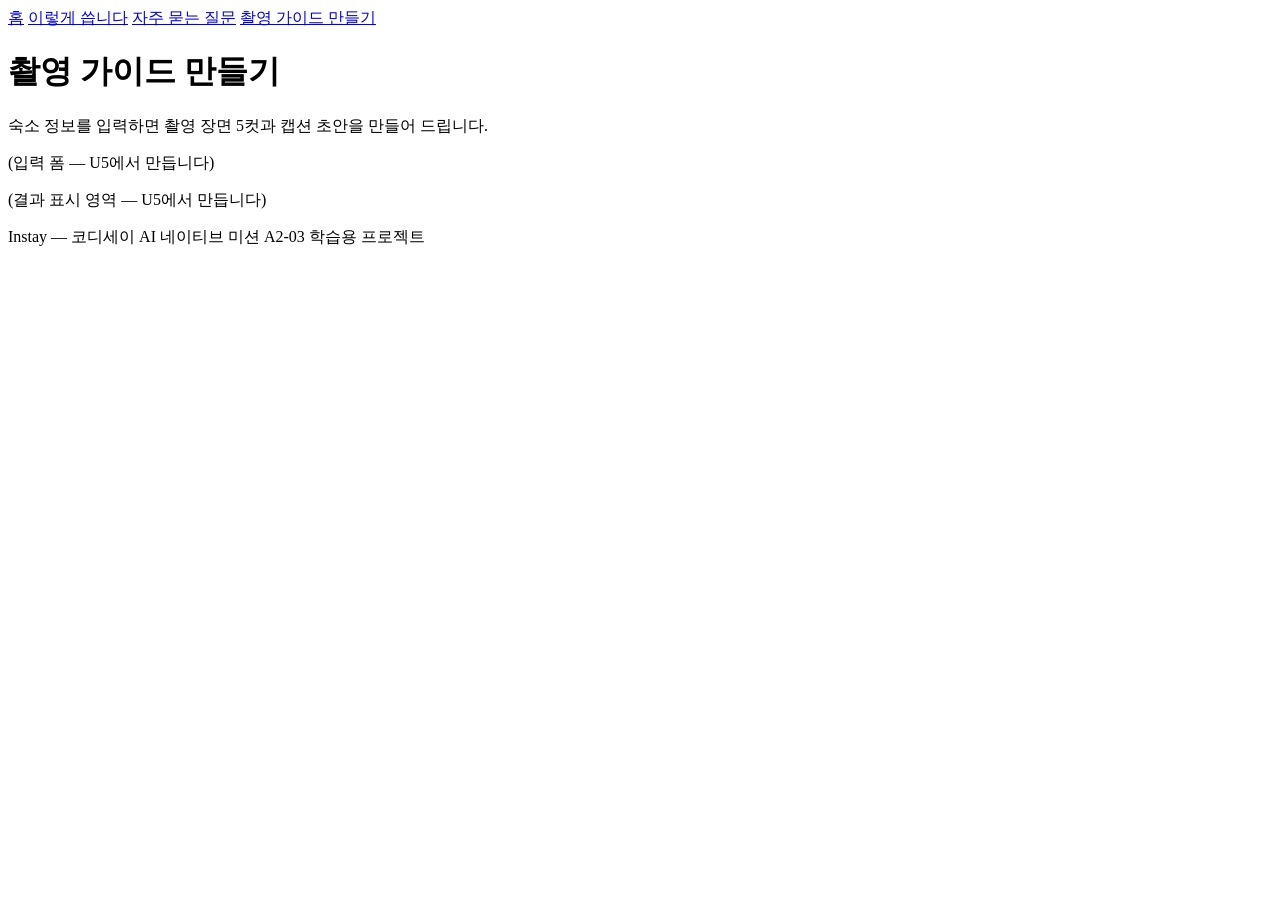
==== guide.html @ 1d2753c1 "U2: 프론트 뼈대 - index.html 3섹션 + guide.html, 네비게이션 앵커·페이지 이동 구분" ====
<!DOCTYPE html>
<html lang="ko">
<head>
  <meta charset="UTF-8">
  <meta name="viewport" content="width=device-width, initial-scale=1.0">
  <title>촬영 가이드 만들기 — Instay</title>
</head>
<body>

  <!-- index.html의 메뉴와 똑같은 내용. 단, 앵커 앞에 index.html을 붙였다. -->
  <nav>
    <a href="index.html#home">홈</a>
    <a href="index.html#how">이렇게 씁니다</a>
    <a href="index.html#faq">자주 묻는 질문</a>
    <a href="guide.html">촬영 가이드 만들기</a>
  </nav>

  <main>
    <h1>촬영 가이드 만들기</h1>
    <p>숙소 정보를 입력하면 촬영 장면 5컷과 캡션 초안을 만들어 드립니다.</p>

    <!-- U5에서 입력 폼이 들어갈 자리 -->
    <section id="form-area">
      <p>(입력 폼 — U5에서 만듭니다)</p>
    </section>

    <!-- U5에서 결과가 표시될 자리 -->
    <section id="result-area">
      <p>(결과 표시 영역 — U5에서 만듭니다)</p>
    </section>
  </main>

  <footer>
    <p>Instay — 코디세이 AI 네이티브 미션 A2-03 학습용 프로젝트</p>
  </footer>

</body>
</html>
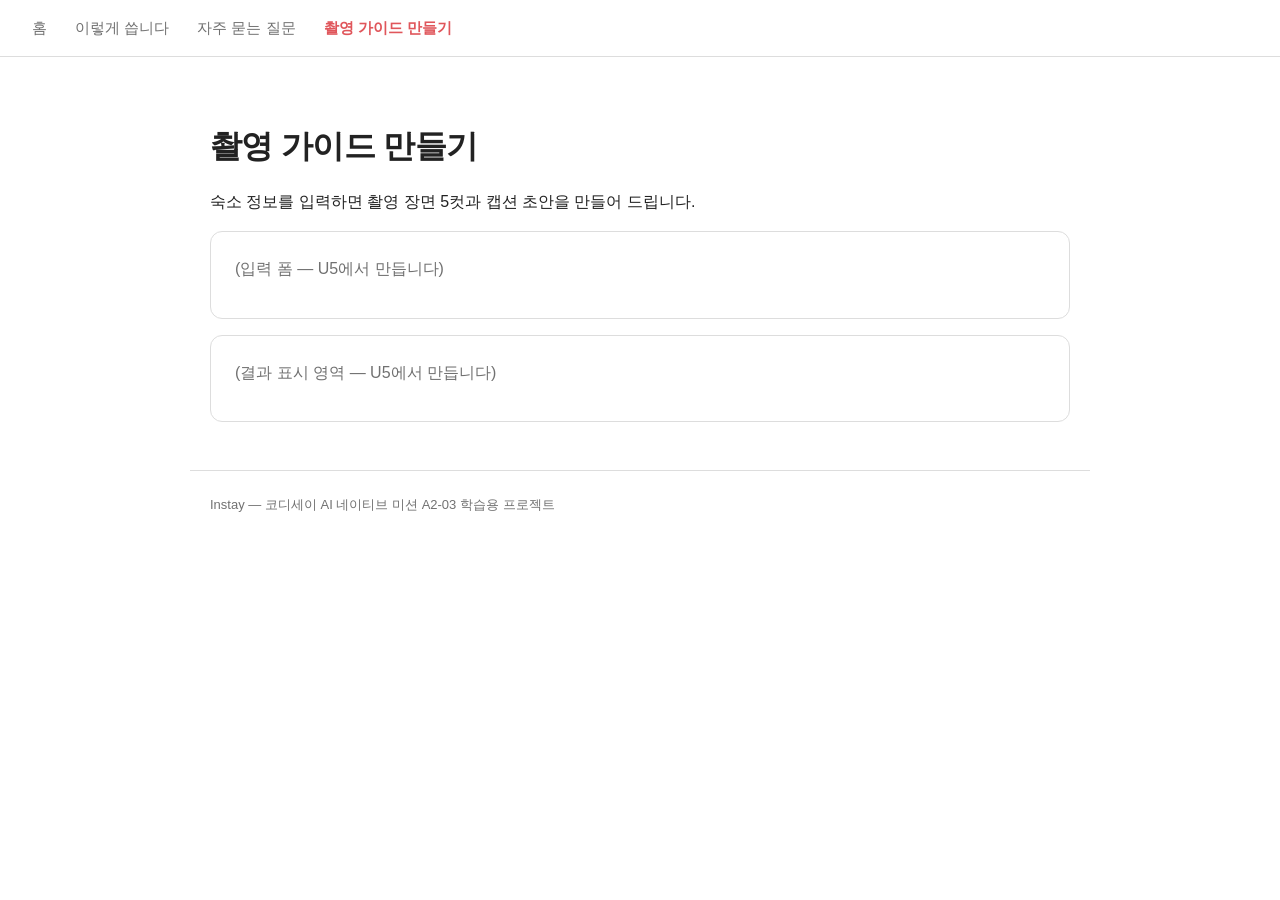
==== commit 44ac0212: "U4: CSS 스타일·반응형 적용 - 모바일 우선 미디어쿼리, HTML은 link 한 줄만 추가" ====
--- a/guide.html
+++ b/guide.html
@@ -4,6 +4,7 @@
   <meta charset="UTF-8">
   <meta name="viewport" content="width=device-width, initial-scale=1.0">
   <title>촬영 가이드 만들기 — Instay</title>
+  <link rel="stylesheet" href="css/style.css">
 </head>
 <body>
 
--- a/css/style.css
+++ b/css/style.css
@@ -0,0 +1,161 @@
+/* ==========================================================
+   Instay 스타일시트
+   기본은 좁은 화면(모바일) 기준으로 쓰고,
+   화면이 넓어지면 @media 블록에서 규칙을 더한다. (모바일 우선)
+   ========================================================== */
+
+/* ---------- 1. 색과 간격을 한 곳에 모아두기 ---------- */
+:root {
+  --brand:      #e0565b;  /* 강조색(코랄) — 버튼, 링크 */
+  --brand-dark: #c4474c;  /* 강조색 진한 버전 — 마우스 올렸을 때 */
+  --text:       #222222;  /* 본문 글자 */
+  --muted:      #717171;  /* 덜 중요한 글자 */
+  --line:       #dddddd;  /* 구분선 */
+  --bg:         #ffffff;  /* 배경 */
+  --bg-soft:    #f7f7f7;  /* 살짝 눌린 배경 — 카드 */
+  --radius:     12px;     /* 모서리 둥글기 */
+  --wrap:       900px;    /* 본문 최대 너비 */
+}
+
+/* ---------- 2. 모든 요소에 적용되는 기본값 ---------- */
+* {
+  box-sizing: border-box;   /* 안쪽 여백을 너비에 포함해서 계산 */
+}
+
+body {
+  margin: 0;
+  background: var(--bg);
+  color: var(--text);
+  line-height: 1.6;
+  font-family: "Apple SD Gothic Neo", "Malgun Gothic", "맑은 고딕",
+               -apple-system, "Segoe UI", sans-serif;
+  -webkit-font-smoothing: antialiased;
+}
+
+h1, h2, h3 { line-height: 1.3; letter-spacing: -0.02em; }
+p { margin: 0 0 12px; }
+
+/* ---------- 3. 상단 메뉴 ---------- */
+nav {
+  position: sticky;              /* 스크롤해도 위에 붙어 있음 */
+  top: 0;
+  z-index: 10;                   /* 다른 요소보다 위에 그림 */
+  display: flex;                 /* 링크를 가로로 나열 */
+  flex-wrap: wrap;               /* 좁으면 아랫줄로 넘김 */
+  gap: 4px 20px;
+  padding: 14px 20px;
+  background: var(--bg);
+  border-bottom: 1px solid var(--line);
+}
+
+nav a {
+  color: var(--muted);
+  text-decoration: none;
+  font-size: 15px;
+  font-weight: 500;
+}
+
+nav a:hover { color: var(--text); }
+
+/* 메뉴의 마지막 링크(촬영 가이드 만들기)만 강조 */
+nav a:last-child { color: var(--brand); font-weight: 700; }
+
+/* ---------- 4. 공통 본문 블록 ---------- */
+section, footer, main {
+  max-width: var(--wrap);
+  margin: 0 auto;            /* 좌우 여백을 같게 → 가운데 정렬 */
+  padding: 48px 20px;
+}
+
+/* ---------- 5. 히어로 ---------- */
+#home { text-align: center; padding-top: 64px; }
+#home h1 { font-size: 40px; margin: 0 0 16px; }
+#home p  { font-size: 17px; color: var(--muted); }
+
+/* 히어로 안의 링크를 버튼 모양으로 */
+#home a {
+  display: inline-block;
+  margin-top: 20px;
+  padding: 14px 28px;
+  background: var(--brand);
+  color: #fff;
+  text-decoration: none;
+  font-weight: 700;
+  border-radius: var(--radius);
+}
+#home a:hover { background: var(--brand-dark); }
+
+/* ---------- 6. 이렇게 씁니다 (3단계) ---------- */
+#how ol {
+  list-style: none;      /* 기본 숫자 끄기 */
+  padding: 0;
+  margin: 0;
+  counter-reset: step;   /* step이라는 이름의 계산기를 0으로 초기화 */
+  display: grid;
+  gap: 16px;
+}
+
+#how li {
+  background: var(--bg-soft);
+  border-radius: var(--radius);
+  padding: 24px;
+}
+
+/* 숫자를 HTML에 적지 않고 CSS가 세어서 붙인다 */
+#how li::before {
+  counter-increment: step;      /* 계산기를 1 올리고 */
+  content: counter(step);       /* 그 값을 글자로 내보낸다 */
+  display: inline-flex;
+  align-items: center;
+  justify-content: center;
+  width: 30px; height: 30px;
+  border-radius: 50%;
+  background: var(--brand);
+  color: #fff;
+  font-weight: 700;
+  font-size: 14px;
+}
+
+#how li h3 { margin: 12px 0 6px; font-size: 17px; }
+#how li p  { margin: 0; color: var(--muted); font-size: 15px; }
+
+/* ---------- 7. 자주 묻는 질문 ---------- */
+#faq h3 {
+  margin: 0;
+  padding: 20px 0 6px;
+  border-top: 1px solid var(--line);
+  font-size: 16px;
+}
+#faq p { color: var(--muted); font-size: 15px; }
+
+/* ---------- 8. 가이드 페이지 자리표시 ---------- */
+#form-area, #result-area {
+  border: 1px solid var(--line);
+  border-radius: var(--radius);
+  padding: 24px;
+  margin-top: 16px;
+  color: var(--muted);
+}
+
+/* ---------- 9. 푸터 ---------- */
+footer {
+  border-top: 1px solid var(--line);
+  color: var(--muted);
+  font-size: 13px;
+  padding-top: 24px;
+}
+
+/* ==========================================================
+   10. 화면 폭이 700px 이상일 때만 아래 규칙을 추가한다
+   ========================================================== */
+@media (min-width: 700px) {
+
+  #home { padding-top: 96px; padding-bottom: 72px; }
+  #home h1 { font-size: 56px; }
+  #home p  { font-size: 19px; }
+
+  /* 3단계를 세로 → 가로 3칸으로 */
+  #how ol { grid-template-columns: repeat(3, 1fr); gap: 20px; }
+
+  nav { gap: 28px; padding: 16px 32px; }
+}
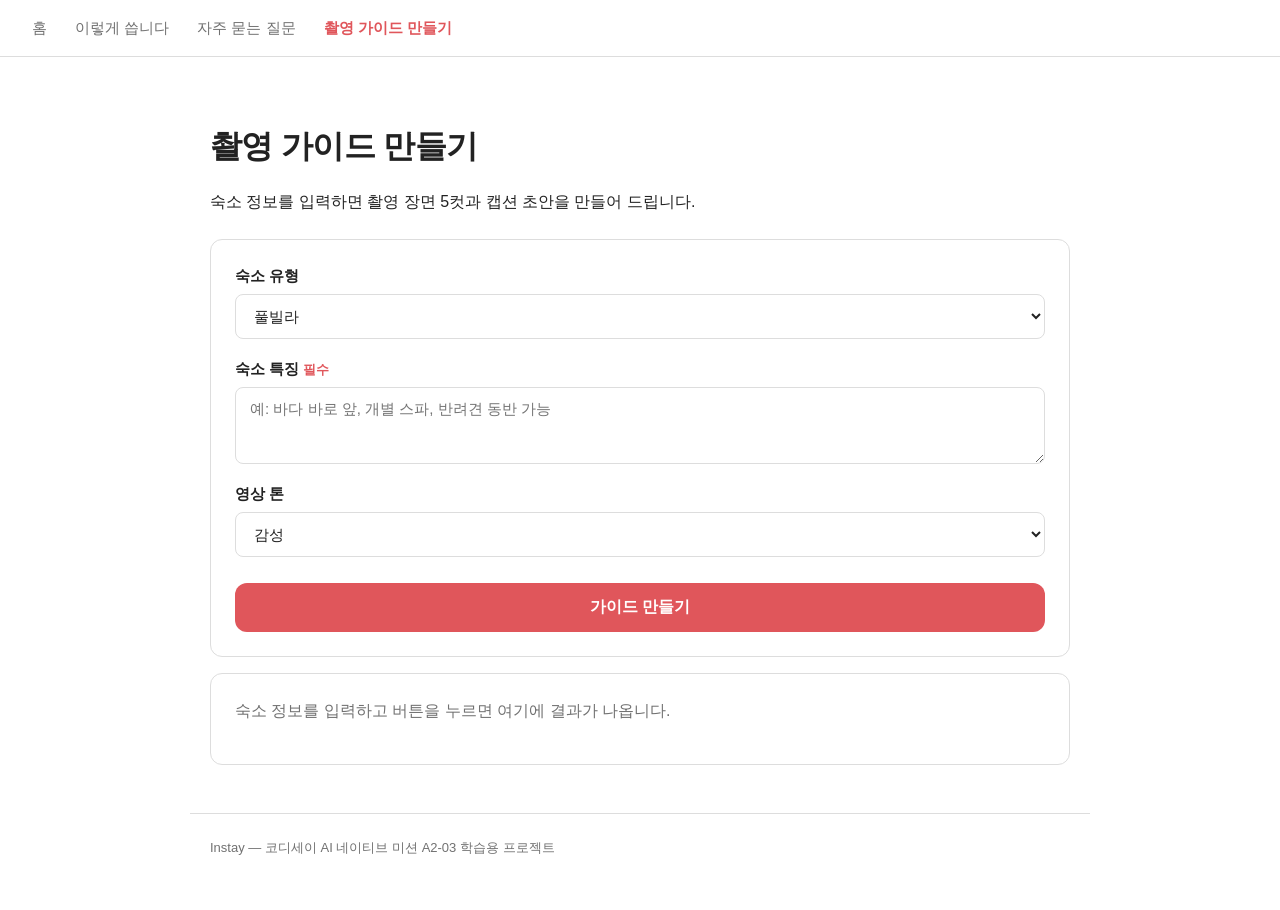
==== commit b6a7361b: "U5: AI 기능 화면 구현 - 입력 폼·결과 렌더링, 가짜 데이터로 흐름 완성" ====
--- a/guide.html
+++ b/guide.html
@@ -20,14 +20,34 @@
     <h1>촬영 가이드 만들기</h1>
     <p>숙소 정보를 입력하면 촬영 장면 5컷과 캡션 초안을 만들어 드립니다.</p>
 
-    <!-- U5에서 입력 폼이 들어갈 자리 -->
-    <section id="form-area">
-      <p>(입력 폼 — U5에서 만듭니다)</p>
-    </section>
+    <!-- 입력 폼 -->
+    <form id="guide-form">
+      <label for="stay-type">숙소 유형</label>
+      <select id="stay-type">
+        <option>풀빌라</option>
+        <option>독채</option>
+        <option>호텔</option>
+        <option>펜션</option>
+        <option>캠핑·글램핑</option>
+      </select>
 
-    <!-- U5에서 결과가 표시될 자리 -->
-    <section id="result-area">
-      <p>(결과 표시 영역 — U5에서 만듭니다)</p>
+      <label for="features">숙소 특징 <em>필수</em></label>
+      <textarea id="features" rows="3"
+                placeholder="예: 바다 바로 앞, 개별 스파, 반려견 동반 가능"></textarea>
+
+      <label for="tone">영상 톤</label>
+      <select id="tone">
+        <option>감성</option>
+        <option>정보</option>
+        <option>유머</option>
+      </select>
+
+      <button type="submit" id="submit-btn">가이드 만들기</button>
+    </form>
+
+    <!-- 결과가 표시될 자리. 내용은 JavaScript가 채운다. -->
+    <section id="result-area" aria-live="polite">
+      <p class="placeholder">숙소 정보를 입력하고 버튼을 누르면 여기에 결과가 나옵니다.</p>
     </section>
   </main>
 
@@ -35,5 +55,6 @@
     <p>Instay — 코디세이 AI 네이티브 미션 A2-03 학습용 프로젝트</p>
   </footer>
 
+  <script src="js/guide.js"></script>
 </body>
 </html>
--- a/css/style.css
+++ b/css/style.css
@@ -84,6 +84,41 @@
   border-radius: var(--radius);
 }
 #home a:hover { background: var(--brand-dark); }
+
+/* ---------- 5-1. 히어로 사진 ---------- */
+.hero-photo {
+  display: block;
+  width: 100%;          /* 부모 폭에 맞춰 늘어남 */
+  height: auto;         /* 세로는 비율대로 따라옴 → 찌그러지지 않음 */
+  margin-top: 40px;
+  border-radius: var(--radius);
+  object-fit: cover;    /* 지정한 칸을 꽉 채우되 비율은 유지, 넘치는 부분은 잘라냄 */
+  aspect-ratio: 16 / 9; /* 원본 비율과 무관하게 16:9로 보여줌 */
+}
+
+/* ---------- 5-2. 사진 갤러리 ---------- */
+.photo-grid {
+  display: grid;
+  gap: 12px;
+  margin-top: 20px;
+}
+
+.photo-grid figure { margin: 0; }
+
+.photo-grid img {
+  width: 100%;
+  height: auto;
+  aspect-ratio: 1 / 1;   /* 정사각형 */
+  object-fit: cover;
+  border-radius: var(--radius);
+  display: block;
+}
+
+.photo-grid figcaption {
+  margin-top: 8px;
+  color: var(--muted);
+  font-size: 14px;
+}
 
 /* ---------- 6. 이렇게 씁니다 (3단계) ---------- */
 #how ol {
@@ -128,12 +163,108 @@
 }
 #faq p { color: var(--muted); font-size: 15px; }
 
-/* ---------- 8. 가이드 페이지 자리표시 ---------- */
-#form-area, #result-area {
-  border: 1px solid var(--line);
-  border-radius: var(--radius);
+/* ---------- 8. 가이드 페이지 — 입력 폼 ---------- */
+#guide-form {
+  display: grid;          /* 라벨과 입력칸을 세로로 차곡차곡 */
+  gap: 6px;
+  margin-top: 24px;
   padding: 24px;
+  border: 1px solid var(--line);
+  border-radius: var(--radius);
+}
+
+#guide-form label {
+  margin-top: 12px;
+  font-weight: 600;
+  font-size: 15px;
+}
+#guide-form label:first-child { margin-top: 0; }
+
+#guide-form label em {
+  color: var(--brand);
+  font-style: normal;
+  font-size: 13px;
+}
+
+#guide-form select,
+#guide-form textarea {
+  width: 100%;
+  padding: 12px 14px;
+  border: 1px solid var(--line);
+  border-radius: 8px;
+  font-family: inherit;   /* 입력칸은 기본 폰트를 안 물려받으므로 명시 */
+  font-size: 15px;
+  color: var(--text);
+  background: var(--bg);
+}
+
+#guide-form textarea { resize: vertical; }
+
+#guide-form select:focus,
+#guide-form textarea:focus {
+  outline: 2px solid var(--brand);   /* 키보드로 이동할 때 어디인지 보이게 */
+  outline-offset: 1px;
+  border-color: transparent;
+}
+
+#submit-btn {
+  margin-top: 20px;
+  padding: 14px 20px;
+  border: none;
+  border-radius: var(--radius);
+  background: var(--brand);
+  color: #fff;
+  font-family: inherit;
+  font-size: 16px;
+  font-weight: 700;
+  cursor: pointer;
+}
+#submit-btn:hover:not(:disabled) { background: var(--brand-dark); }
+#submit-btn:disabled {
+  background: var(--line);
+  color: var(--muted);
+  cursor: not-allowed;      /* 눌러도 소용없다는 것을 커서로 알림 */
+}
+
+/* ---------- 8-1. 가이드 페이지 — 결과 ---------- */
+#result-area {
+  border: 1px solid var(--line);
+  border-radius: var(--radius);
+  padding: 8px 24px 24px;
   margin-top: 16px;
+}
+
+#result-area .placeholder {
+  color: var(--muted);
+  padding: 16px 0;
+  margin: 0;
+}
+
+#result-area h2 {
+  font-size: 15px;
+  color: var(--muted);
+  margin: 24px 0 8px;
+  font-weight: 600;
+}
+
+.scene-list { margin: 0; padding-left: 20px; }
+.scene-list li { margin-bottom: 8px; }
+
+.caption-box {
+  margin: 0;
+  padding: 16px;
+  background: var(--bg-soft);
+  border-radius: 8px;
+  line-height: 1.7;
+}
+
+.tag-list { display: flex; flex-wrap: wrap; gap: 8px; }
+
+.tag {
+  padding: 6px 12px;
+  border: 1px solid var(--line);
+  border-radius: 999px;   /* 아주 큰 값 → 알약 모양 */
+  font-size: 14px;
   color: var(--muted);
 }
 
@@ -144,6 +275,8 @@
   font-size: 13px;
   padding-top: 24px;
 }
+footer p { margin: 0 0 4px; }
+footer a { color: var(--muted); }
 
 /* ==========================================================
    10. 화면 폭이 700px 이상일 때만 아래 규칙을 추가한다
@@ -157,5 +290,8 @@
   /* 3단계를 세로 → 가로 3칸으로 */
   #how ol { grid-template-columns: repeat(3, 1fr); gap: 20px; }
 
+  /* 갤러리도 세로 → 가로 3칸으로 */
+  .photo-grid { grid-template-columns: repeat(3, 1fr); gap: 16px; }
+
   nav { gap: 28px; padding: 16px 32px; }
 }
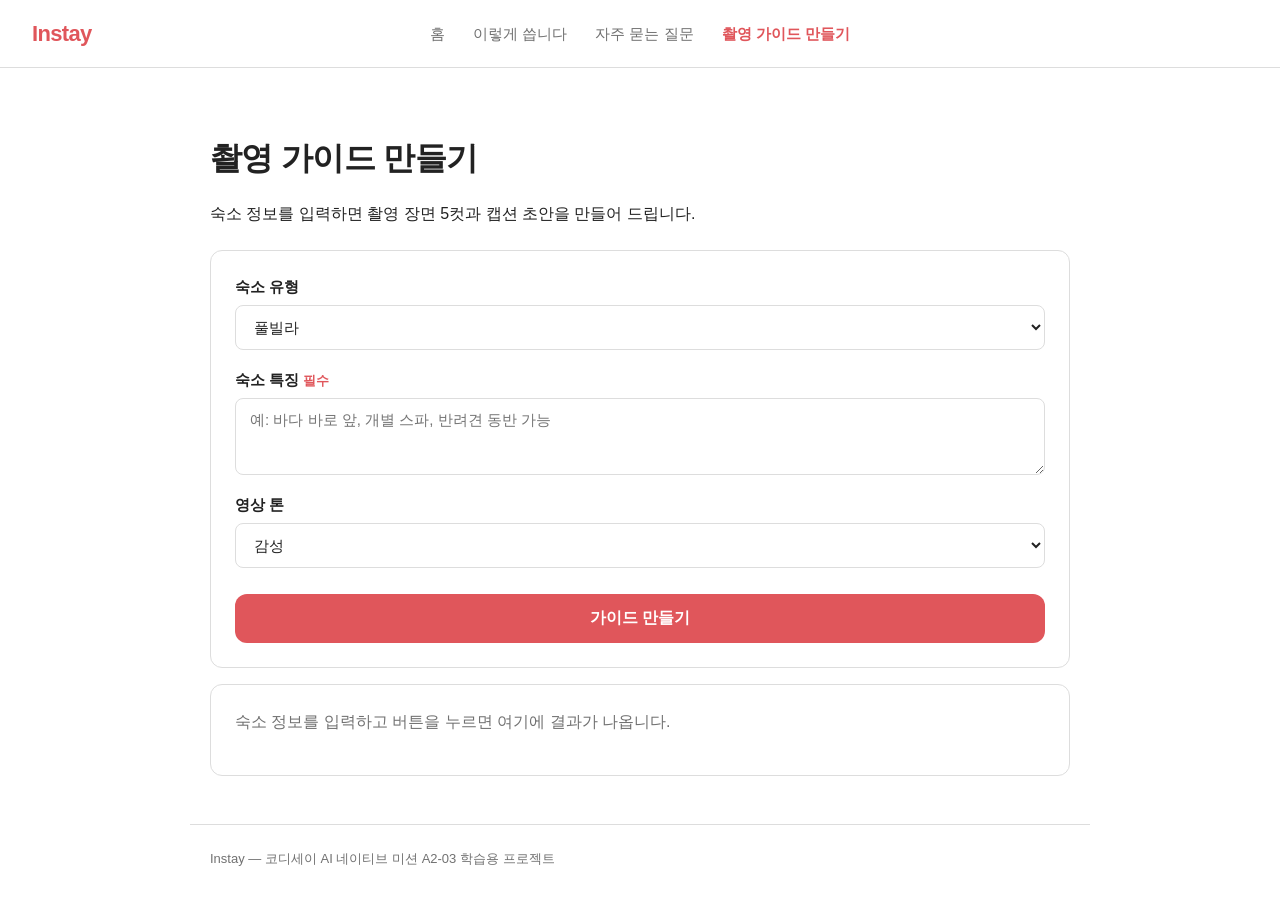
==== commit e71c35d6: "U5-1: 상단 바에 로고 추가, 메뉴 중앙 정렬 - grid 3분할로 로고 길이와 무관하게 정중앙" ====
--- a/guide.html
+++ b/guide.html
@@ -8,12 +8,15 @@
 </head>
 <body>
 
-  <!-- index.html의 메뉴와 똑같은 내용. 단, 앵커 앞에 index.html을 붙였다. -->
+  <!-- index.html의 상단 바와 똑같은 내용. 단, 앵커 앞에 index.html을 붙였다. -->
   <nav>
-    <a href="index.html#home">홈</a>
-    <a href="index.html#how">이렇게 씁니다</a>
-    <a href="index.html#faq">자주 묻는 질문</a>
-    <a href="guide.html">촬영 가이드 만들기</a>
+    <a class="logo" href="index.html">Instay</a>
+    <div class="nav-links">
+      <a href="index.html#home">홈</a>
+      <a href="index.html#how">이렇게 씁니다</a>
+      <a href="index.html#faq">자주 묻는 질문</a>
+      <a href="guide.html">촬영 가이드 만들기</a>
+    </div>
   </nav>
 
   <main>
--- a/css/style.css
+++ b/css/style.css
@@ -35,30 +35,49 @@
 h1, h2, h3 { line-height: 1.3; letter-spacing: -0.02em; }
 p { margin: 0 0 12px; }
 
-/* ---------- 3. 상단 메뉴 ---------- */
+/* ---------- 3. 상단 바 (로고 + 메뉴) ----------
+   기본(좁은 화면): 위줄에 로고(왼쪽), 아랫줄에 메뉴(가운데)
+   700px 이상:      한 줄에 로고(왼쪽) + 메뉴(가운데) */
 nav {
   position: sticky;              /* 스크롤해도 위에 붙어 있음 */
   top: 0;
   z-index: 10;                   /* 다른 요소보다 위에 그림 */
-  display: flex;                 /* 링크를 가로로 나열 */
-  flex-wrap: wrap;               /* 좁으면 아랫줄로 넘김 */
-  gap: 4px 20px;
+  display: grid;
+  gap: 10px;
   padding: 14px 20px;
   background: var(--bg);
   border-bottom: 1px solid var(--line);
 }
 
-nav a {
+/* 로고 — 왼쪽에 붙인다 */
+.logo {
+  justify-self: start;   /* 칸 안에서 왼쪽으로 */
+  color: var(--brand);
+  text-decoration: none;
+  font-size: 22px;
+  font-weight: 800;
+  letter-spacing: -0.03em;
+}
+
+/* 메뉴 묶음 — 가운데 정렬 */
+.nav-links {
+  display: flex;
+  flex-wrap: wrap;               /* 좁으면 아랫줄로 넘김 */
+  justify-content: center;
+  gap: 6px 20px;
+}
+
+.nav-links a {
   color: var(--muted);
   text-decoration: none;
   font-size: 15px;
   font-weight: 500;
 }
 
-nav a:hover { color: var(--text); }
+.nav-links a:hover { color: var(--text); }
 
 /* 메뉴의 마지막 링크(촬영 가이드 만들기)만 강조 */
-nav a:last-child { color: var(--brand); font-weight: 700; }
+.nav-links a:last-child { color: var(--brand); font-weight: 700; }
 
 /* ---------- 4. 공통 본문 블록 ---------- */
 section, footer, main {
@@ -293,5 +312,12 @@
   /* 갤러리도 세로 → 가로 3칸으로 */
   .photo-grid { grid-template-columns: repeat(3, 1fr); gap: 16px; }
 
-  nav { gap: 28px; padding: 16px 32px; }
-}
+  /* 상단 바를 한 줄로: [로고] [메뉴] [빈 칸]
+     양옆 칸을 1fr로 똑같이 잡아야 가운데 칸이 진짜 화면 중앙에 온다 */
+  nav {
+    grid-template-columns: 1fr auto 1fr;
+    align-items: center;
+    padding: 16px 32px;
+  }
+  .nav-links { gap: 28px; }
+}
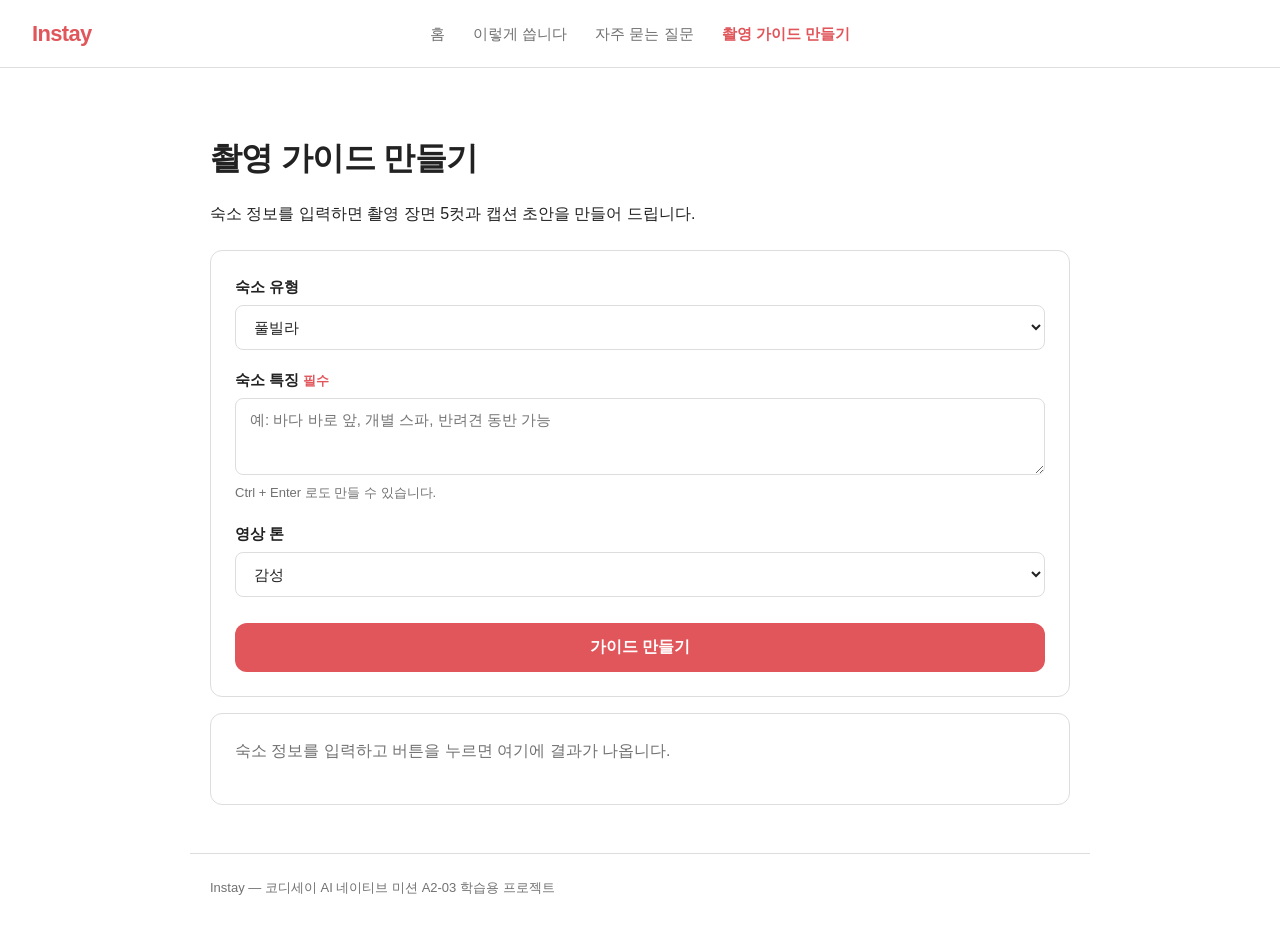
==== commit f73c4827: "U8: 실패 처리 3종 구현, Ctrl+Enter 제출 추가" ====
--- a/guide.html
+++ b/guide.html
@@ -37,6 +37,9 @@
       <label for="features">숙소 특징 <em>필수</em></label>
       <textarea id="features" rows="3"
                 placeholder="예: 바다 바로 앞, 개별 스파, 반려견 동반 가능"></textarea>
+      <p class="field-hint">Ctrl + Enter 로도 만들 수 있습니다.</p>
+      <!-- 빈 입력일 때 여기에 안내가 뜬다. role="alert" 는 화면 낭독기가 즉시 읽게 한다. -->
+      <p class="field-error" id="features-error" role="alert" hidden></p>
 
       <label for="tone">영상 톤</label>
       <select id="tone">
--- a/css/style.css
+++ b/css/style.css
@@ -219,6 +219,28 @@
 
 #guide-form textarea { resize: vertical; }
 
+/* 입력칸 아래 작은 안내 (Ctrl+Enter 힌트) */
+.field-hint {
+  margin: 2px 0 0;
+  font-size: 13px;
+  color: var(--muted);
+}
+
+/* 입력칸 아래 오류 안내 */
+.field-error {
+  margin: 6px 0 0;
+  font-size: 14px;
+  font-weight: 600;
+  color: var(--brand);
+}
+
+/* 문제가 생긴 입력칸을 테두리로도 표시한다.
+   글자만으로 알리면 색을 구분하기 어려운 사용자가 놓칠 수 있다. */
+#guide-form textarea.has-error {
+  border-color: var(--brand);
+  background: #fff6f6;
+}
+
 #guide-form select:focus,
 #guide-form textarea:focus {
   outline: 2px solid var(--brand);   /* 키보드로 이동할 때 어디인지 보이게 */
@@ -285,6 +307,18 @@
   border-radius: 999px;   /* 아주 큰 값 → 알약 모양 */
   font-size: 14px;
   color: var(--muted);
+}
+
+/* ---------- 8-2. 오류 안내 상자 ---------- */
+.error-box {
+  margin: 16px 0;
+  padding: 16px;
+  border: 1px solid var(--brand);
+  border-left: 4px solid var(--brand);   /* 왼쪽만 두껍게 → 눈에 먼저 들어옴 */
+  border-radius: 8px;
+  background: #fff6f6;
+  color: var(--text);
+  line-height: 1.6;
 }
 
 /* ---------- 9. 푸터 ---------- */
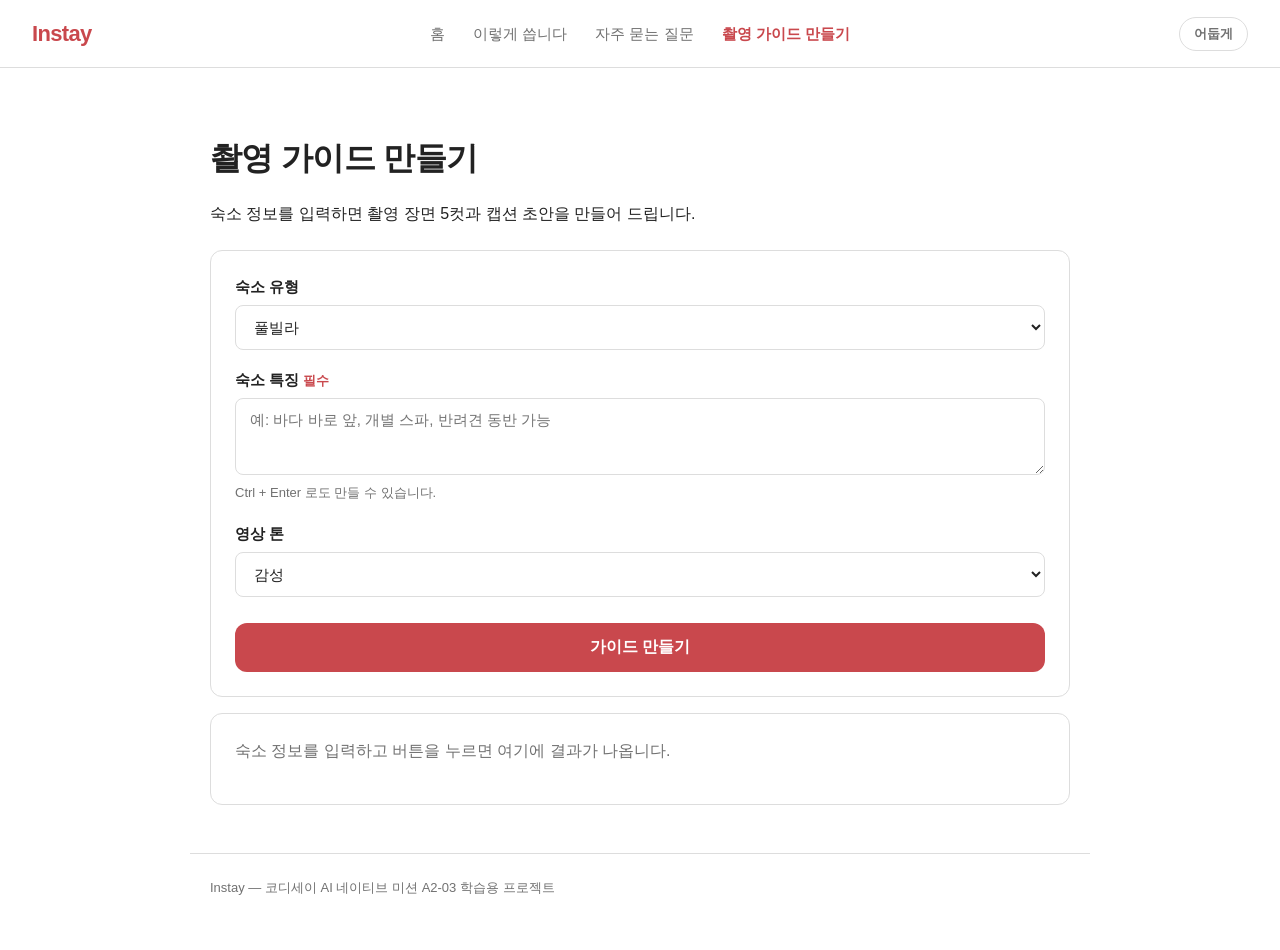
==== commit b1d050b4: "보너스2 보완: 다크 모드 전환 버튼 추가, data-theme 방식으로 사용자 선택 우선" ====
--- a/guide.html
+++ b/guide.html
@@ -5,6 +5,8 @@
   <meta name="viewport" content="width=device-width, initial-scale=1.0">
   <title>촬영 가이드 만들기 — Instay</title>
   <link rel="stylesheet" href="css/style.css">
+  <!-- 화면이 그려지기 전에 실행되어야 하므로 head에 둔다 (번쩍임 방지) -->
+  <script src="js/theme.js"></script>
 </head>
 <body>
 
@@ -17,6 +19,7 @@
       <a href="index.html#faq">자주 묻는 질문</a>
       <a href="guide.html">촬영 가이드 만들기</a>
     </div>
+    <button type="button" id="theme-toggle">어둡게</button>
   </nav>
 
   <main>
--- a/css/style.css
+++ b/css/style.css
@@ -6,15 +6,60 @@
 
 /* ---------- 1. 색과 간격을 한 곳에 모아두기 ---------- */
 :root {
-  --brand:      #e0565b;  /* 강조색(코랄) — 버튼, 링크 */
-  --brand-dark: #c4474c;  /* 강조색 진한 버전 — 마우스 올렸을 때 */
+  /* 강조색(코랄). 흰 배경 위 대비 4.65:1 — WCAG AA 기준 4.5:1 통과.
+     처음에는 #e0565b 였으나 대비가 3.72:1 로 기준 미달이라 조정했다. (근거는 README) */
+  --brand:      #c9484d;
+  --brand-dark: #a83a3e;  /* 마우스 올렸을 때 — 6.29:1 */
   --text:       #222222;  /* 본문 글자 */
   --muted:      #717171;  /* 덜 중요한 글자 */
   --line:       #dddddd;  /* 구분선 */
   --bg:         #ffffff;  /* 배경 */
   --bg-soft:    #f7f7f7;  /* 살짝 눌린 배경 — 카드 */
+  --on-brand:   #ffffff;  /* 강조색 위에 올리는 글자색 */
+  --error-bg:   #fff6f6;  /* 오류 안내 배경 */
   --radius:     12px;     /* 모서리 둥글기 */
   --wrap:       900px;    /* 본문 최대 너비 */
+}
+
+/* ---------- 1-1. 다크 모드 ----------
+   어두운 색은 두 경우에 쓰인다.
+
+   ① 사용자가 아직 버튼을 누른 적이 없고, 운영체제가 어두운 테마일 때
+      → 시스템 설정을 따른다. 단 "밝게"를 직접 고른 사람은 제외해야 하므로
+        :not([data-theme="light"]) 로 걸러낸다.
+   ② 사용자가 버튼으로 "어둡게"를 직접 골랐을 때
+      → 운영체제 설정과 무관하게 어둡게 한다.
+
+   ⚠ 같은 색 목록이 두 번 나온다. 하나를 고치면 다른 하나도 고쳐야 한다.
+     ①은 @media 안에 있고 ②는 밖에 있어서 CSS 문법상 합칠 수 없다.
+     묶어 둘 방법이 없으므로 대신 주석으로 표시해 둔다. */
+
+/* ① 시스템 설정이 어두움 (단, "밝게"를 직접 고른 경우 제외) */
+@media (prefers-color-scheme: dark) {
+  :root:not([data-theme="light"]) {
+    --brand:      #ff6b70;  /* 어두운 배경에서는 밝게 — 대비 확보 */
+    --brand-dark: #ff8a8e;  /* 다크에서는 마우스오버 시 더 밝아지는 쪽이 자연스럽다 */
+    --text:       #f0f0f0;
+    --muted:      #a3a8ad;
+    --line:       #33383c;
+    --bg:         #16181a;  /* 완전한 검정(#000)은 눈이 피로하다 */
+    --bg-soft:    #202325;
+    --on-brand:   #1a1012;  /* 밝은 코랄 위에는 어두운 글자가 읽힌다 */
+    --error-bg:   #2a1b1d;
+  }
+}
+
+/* ② 사용자가 버튼으로 "어둡게"를 고름 */
+:root[data-theme="dark"] {
+  --brand:      #ff6b70;  /* 어두운 배경에서는 밝게 — 대비 확보 */
+  --brand-dark: #ff8a8e;  /* 다크에서는 마우스오버 시 더 밝아지는 쪽이 자연스럽다 */
+  --text:       #f0f0f0;
+  --muted:      #a3a8ad;
+  --line:       #33383c;
+  --bg:         #16181a;  /* 완전한 검정(#000)은 눈이 피로하다 */
+  --bg-soft:    #202325;
+  --on-brand:   #1a1012;  /* 밝은 코랄 위에는 어두운 글자가 읽힌다 */
+  --error-bg:   #2a1b1d;
 }
 
 /* ---------- 2. 모든 요소에 적용되는 기본값 ---------- */
@@ -23,6 +68,8 @@
 }
 
 body {
+  /* 브라우저 기본 요소(입력칸 테두리, 스크롤바 등)도 함께 어두워지게 한다 */
+  color-scheme: light dark;
   margin: 0;
   background: var(--bg);
   color: var(--text);
@@ -43,14 +90,18 @@
   top: 0;
   z-index: 10;                   /* 다른 요소보다 위에 그림 */
   display: grid;
+  grid-template-columns: 1fr auto;   /* 좁은 화면: [로고] [버튼] / [메뉴] */
+  align-items: center;
   gap: 10px;
   padding: 14px 20px;
   background: var(--bg);
   border-bottom: 1px solid var(--line);
 }
 
-/* 로고 — 왼쪽에 붙인다 */
+/* 로고 — 왼쪽 위 */
 .logo {
+  grid-column: 1;
+  grid-row: 1;
   justify-self: start;   /* 칸 안에서 왼쪽으로 */
   color: var(--brand);
   text-decoration: none;
@@ -59,8 +110,10 @@
   letter-spacing: -0.03em;
 }
 
-/* 메뉴 묶음 — 가운데 정렬 */
+/* 메뉴 묶음 — 좁은 화면에서는 아랫줄 전체를 차지하며 가운데 정렬 */
 .nav-links {
+  grid-column: 1 / -1;   /* 첫 칸부터 마지막 칸까지 */
+  grid-row: 2;
   display: flex;
   flex-wrap: wrap;               /* 좁으면 아랫줄로 넘김 */
   justify-content: center;
@@ -78,6 +131,27 @@
 
 /* 메뉴의 마지막 링크(촬영 가이드 만들기)만 강조 */
 .nav-links a:last-child { color: var(--brand); font-weight: 700; }
+
+/* 화면 밝기 전환 버튼 — 오른쪽 위 */
+#theme-toggle {
+  grid-column: 2;
+  grid-row: 1;
+  justify-self: end;
+  padding: 7px 14px;
+  border: 1px solid var(--line);
+  border-radius: 999px;
+  background: var(--bg);
+  color: var(--muted);
+  font-family: inherit;
+  font-size: 13px;
+  font-weight: 600;
+  cursor: pointer;
+}
+
+#theme-toggle:hover {
+  color: var(--text);
+  border-color: var(--muted);
+}
 
 /* ---------- 4. 공통 본문 블록 ---------- */
 section, footer, main {
@@ -97,7 +171,7 @@
   margin-top: 20px;
   padding: 14px 28px;
   background: var(--brand);
-  color: #fff;
+  color: var(--on-brand);
   text-decoration: none;
   font-weight: 700;
   border-radius: var(--radius);
@@ -165,7 +239,7 @@
   width: 30px; height: 30px;
   border-radius: 50%;
   background: var(--brand);
-  color: #fff;
+  color: var(--on-brand);
   font-weight: 700;
   font-size: 14px;
 }
@@ -238,7 +312,7 @@
    글자만으로 알리면 색을 구분하기 어려운 사용자가 놓칠 수 있다. */
 #guide-form textarea.has-error {
   border-color: var(--brand);
-  background: #fff6f6;
+  background: var(--error-bg);
 }
 
 #guide-form select:focus,
@@ -254,7 +328,7 @@
   border: none;
   border-radius: var(--radius);
   background: var(--brand);
-  color: #fff;
+  color: var(--on-brand);
   font-family: inherit;
   font-size: 16px;
   font-weight: 700;
@@ -316,7 +390,7 @@
   border: 1px solid var(--brand);
   border-left: 4px solid var(--brand);   /* 왼쪽만 두껍게 → 눈에 먼저 들어옴 */
   border-radius: 8px;
-  background: #fff6f6;
+  background: var(--error-bg);
   color: var(--text);
   line-height: 1.6;
 }
@@ -346,12 +420,13 @@
   /* 갤러리도 세로 → 가로 3칸으로 */
   .photo-grid { grid-template-columns: repeat(3, 1fr); gap: 16px; }
 
-  /* 상단 바를 한 줄로: [로고] [메뉴] [빈 칸]
-     양옆 칸을 1fr로 똑같이 잡아야 가운데 칸이 진짜 화면 중앙에 온다 */
+  /* 넓은 화면: 한 줄에 [로고] [메뉴] [버튼]
+     양옆 칸을 1fr로 똑같이 잡아야 가운데 칸이 진짜 화면 중앙에 온다.
+     예전에는 셋째 칸이 비어 있었는데, 이제 버튼이 그 자리를 채운다. */
   nav {
     grid-template-columns: 1fr auto 1fr;
-    align-items: center;
     padding: 16px 32px;
   }
-  .nav-links { gap: 28px; }
-}
+  .nav-links { grid-column: 2; grid-row: 1; gap: 28px; }
+  #theme-toggle { grid-column: 3; grid-row: 1; }
+}
